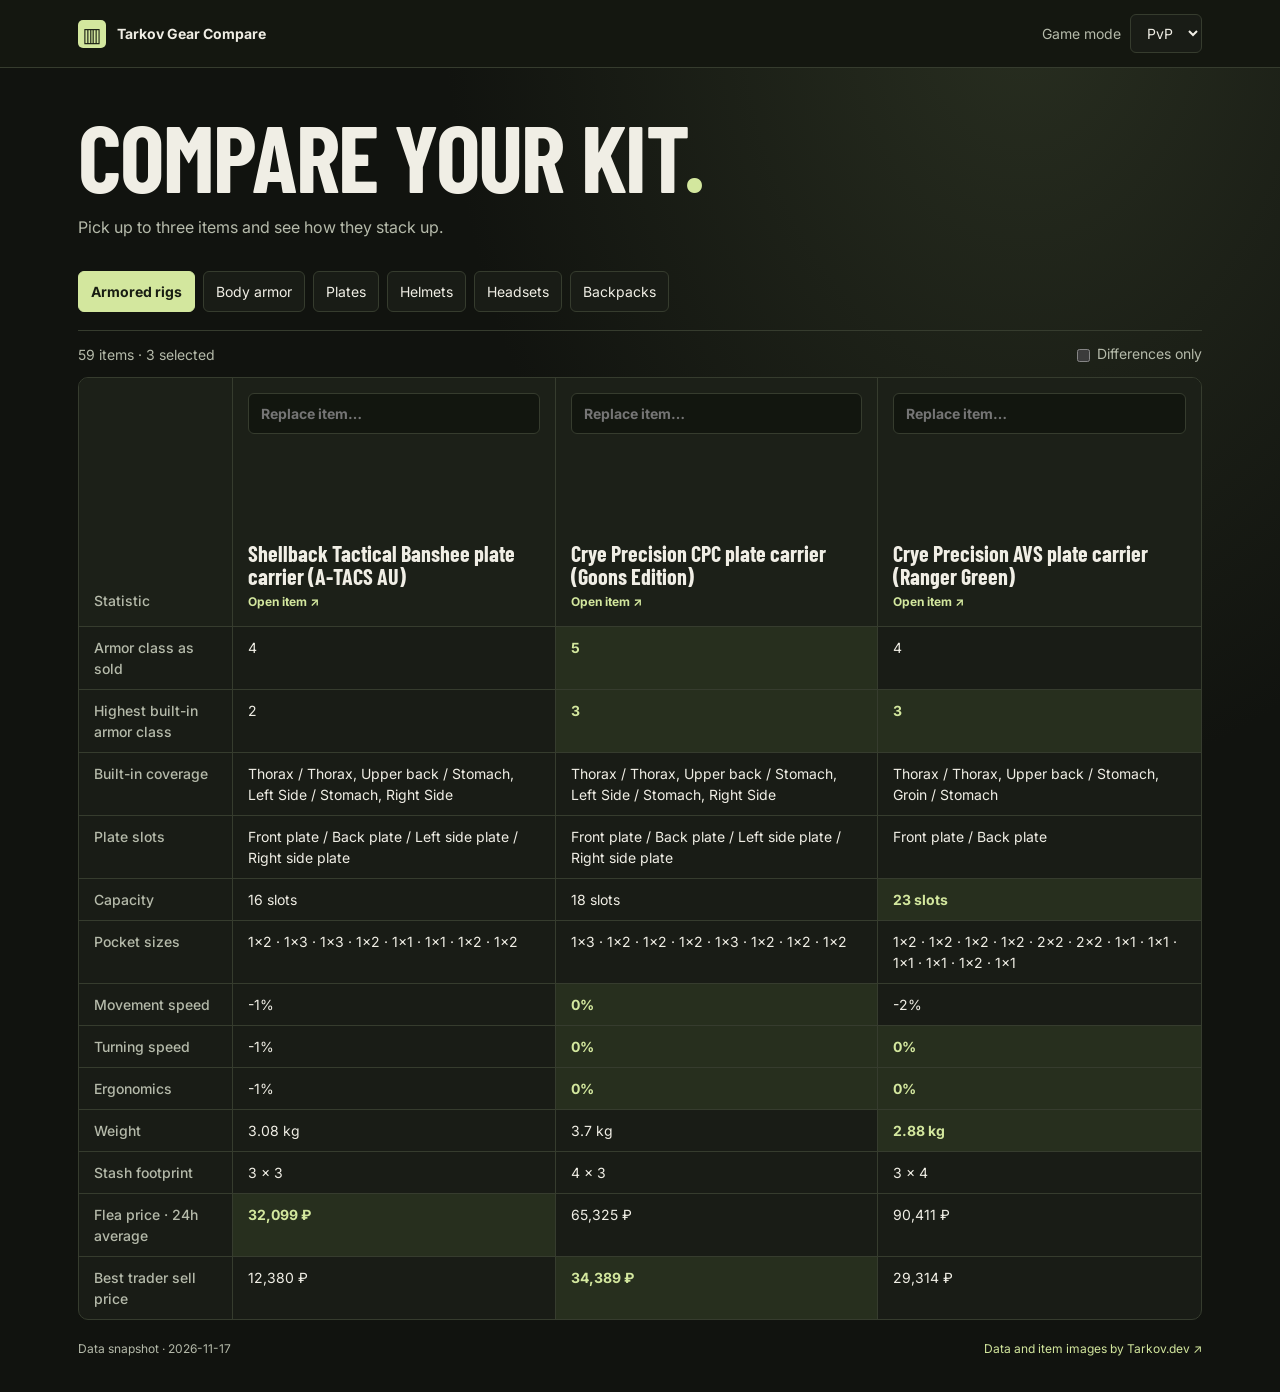
==== index.html @ 4d42e350 "Add side-by-side Tarkov gear comparator" ====
<!doctype html>
<html lang="en">
<head>
<meta charset="utf-8">
<meta name="viewport" content="width=device-width, initial-scale=1">
<meta name="description" content="Compare Escape from Tarkov rigs, armor, helmets, headsets and backpacks side by side.">
<title>Tarkov Gear Compare</title>
<link rel="stylesheet" href="style.css">
<script defer src="app.js"></script>
</head>
<body>
<header><div class="wrap top"><span class="brand"><span class="mark" aria-hidden="true">▥</span> Tarkov Gear Compare</span><label class="mode">Game mode <select id="mode"><option value="pvp">PvP</option><option value="pve">PvE</option></select></label></div></header>
<main class="wrap">
<section class="intro"><h1>Compare your kit<span>.</span></h1><p>Pick up to three items and see how they stack up.</p></section>
<section aria-label="Gear comparison">
<nav id="categories" aria-label="Gear category"></nav>
<div class="toolbar"><p id="status" role="status">Loading gear…</p><label><input type="checkbox" id="differences"> Differences only</label></div>
<div class="comparison" id="comparison" hidden tabindex="0" aria-label="Scrollable gear comparison">
<table><thead id="cards"></thead><tbody id="stats"></tbody></table>
</div>
</section>
</main>
<footer class="wrap"><span id="snapshot"></span><a href="https://tarkov.dev/api/">Data and item images by Tarkov.dev ↗</a></footer>
</body>
</html>
---- style.css ----
@import url('https://fonts.googleapis.com/css2?family=Barlow+Condensed:wght@600;700&family=Inter:wght@400;500;600;700&display=swap');
:root{color-scheme:dark;--bg:#11130f;--panel:#191c16;--line:#363c2e;--text:#f0eee5;--muted:#b5baaa;--lime:#d3e79e;--winner:#272f1e}
*{box-sizing:border-box}
body{margin:0;background:radial-gradient(ellipse at 80% 0%,#282e20 0%,transparent 40%),var(--bg);color:var(--text);font:14px/1.5 Inter,system-ui,sans-serif}
.wrap{max-width:1180px;margin:auto;padding-inline:28px}
header{border-bottom:1px solid var(--line);background:#141710}
.top,footer,.toolbar{display:flex;align-items:center;justify-content:space-between;gap:12px}
.top{min-height:67px}
.brand{font-weight:700;display:flex;align-items:center;gap:11px}
.mark{display:grid;place-items:center;color:#181d12;background:var(--lime);width:28px;height:28px;border-radius:5px;font-size:20px}
.mode{color:var(--muted);display:flex;gap:9px;align-items:center}
button,input,select{font:inherit}
button,select,input[type=search]{background:var(--panel);color:var(--text);border:1px solid var(--line);border-radius:6px;padding:9px 12px}
button,select{cursor:pointer}
:focus-visible{outline:2px solid var(--lime);outline-offset:3px}
.intro{padding:44px 0 32px}
h1,h2{font-family:'Barlow Condensed','Arial Narrow',Inter,sans-serif;margin:0}
h1{font-size:clamp(56px,9vw,94px);line-height:.93;text-transform:uppercase;letter-spacing:-.018em}
h1 span{color:var(--lime)}
.intro p{font-size:16px;color:var(--muted);margin:16px 0 0}
nav{display:flex;gap:8px;flex-wrap:wrap;border-bottom:1px solid var(--line);padding-bottom:18px}
nav button[aria-pressed=true]{color:#181d12;background:var(--lime);border-color:var(--lime);font-weight:700}
.toolbar{padding:12px 0;color:var(--muted)}
.toolbar p{margin:0}
.toolbar label{white-space:nowrap;cursor:pointer}
input[type=checkbox]{accent-color:var(--lime);vertical-align:middle}
.comparison{overflow-x:auto;border:1px solid var(--line);border-radius:10px;background:var(--panel)}
table{width:100%;min-width:730px;table-layout:fixed;border-collapse:separate;border-spacing:0;text-align:left}
th,td{border-right:1px solid var(--line);border-bottom:1px solid var(--line);padding:10px 15px;vertical-align:top;overflow-wrap:anywhere}
th:last-child,td:last-child{border-right:none}
tbody tr:last-child>*{border-bottom:none}
th:first-child{width:154px;color:var(--muted);font-weight:500}
thead th{padding:15px;background:#1c2018}
thead th:first-child{vertical-align:bottom}
td.best{background:var(--winner);color:var(--lime);font-weight:700}
.pick{position:relative}
.pick > input{width:100%;padding-right:10px;background:#12160f}
.results{position:absolute;z-index:2;top:100%;left:0;right:0;max-height:210px;overflow:auto;background:#202519;border:1px solid #586248;border-radius:6px;box-shadow:0 12px 28px #0009}
.results button{display:block;text-align:left;width:100%;font-size:12px;border:0;border-bottom:1px solid var(--line);border-radius:0}
.results button:hover,.results button:focus{background:var(--winner);color:var(--lime)}
.results p{margin:8px;font-size:12px;color:var(--muted)}
.item{min-height:177px;padding-top:8px;display:flex;flex-direction:column;align-items:flex-start;justify-content:flex-end;gap:5px}
.item img{align-self:center;width:100%;height:95px;object-fit:contain;margin:5px 0}
.item h2{font-size:22px;line-height:1.05}
.item a,footer a{color:var(--lime);text-decoration:none;font-size:12px}
.item a:hover,footer a:hover{text-decoration:underline}
.item small,.sub{color:var(--muted);font-size:12px}
footer{color:var(--muted);font-size:12px;padding-block:20px 34px}
@media(max-width:600px){.wrap{padding-inline:14px}.intro{padding-top:32px}th:first-child{width:110px}table{min-width:670px}.toolbar{font-size:12px} footer{align-items:flex-start;flex-direction:column}}
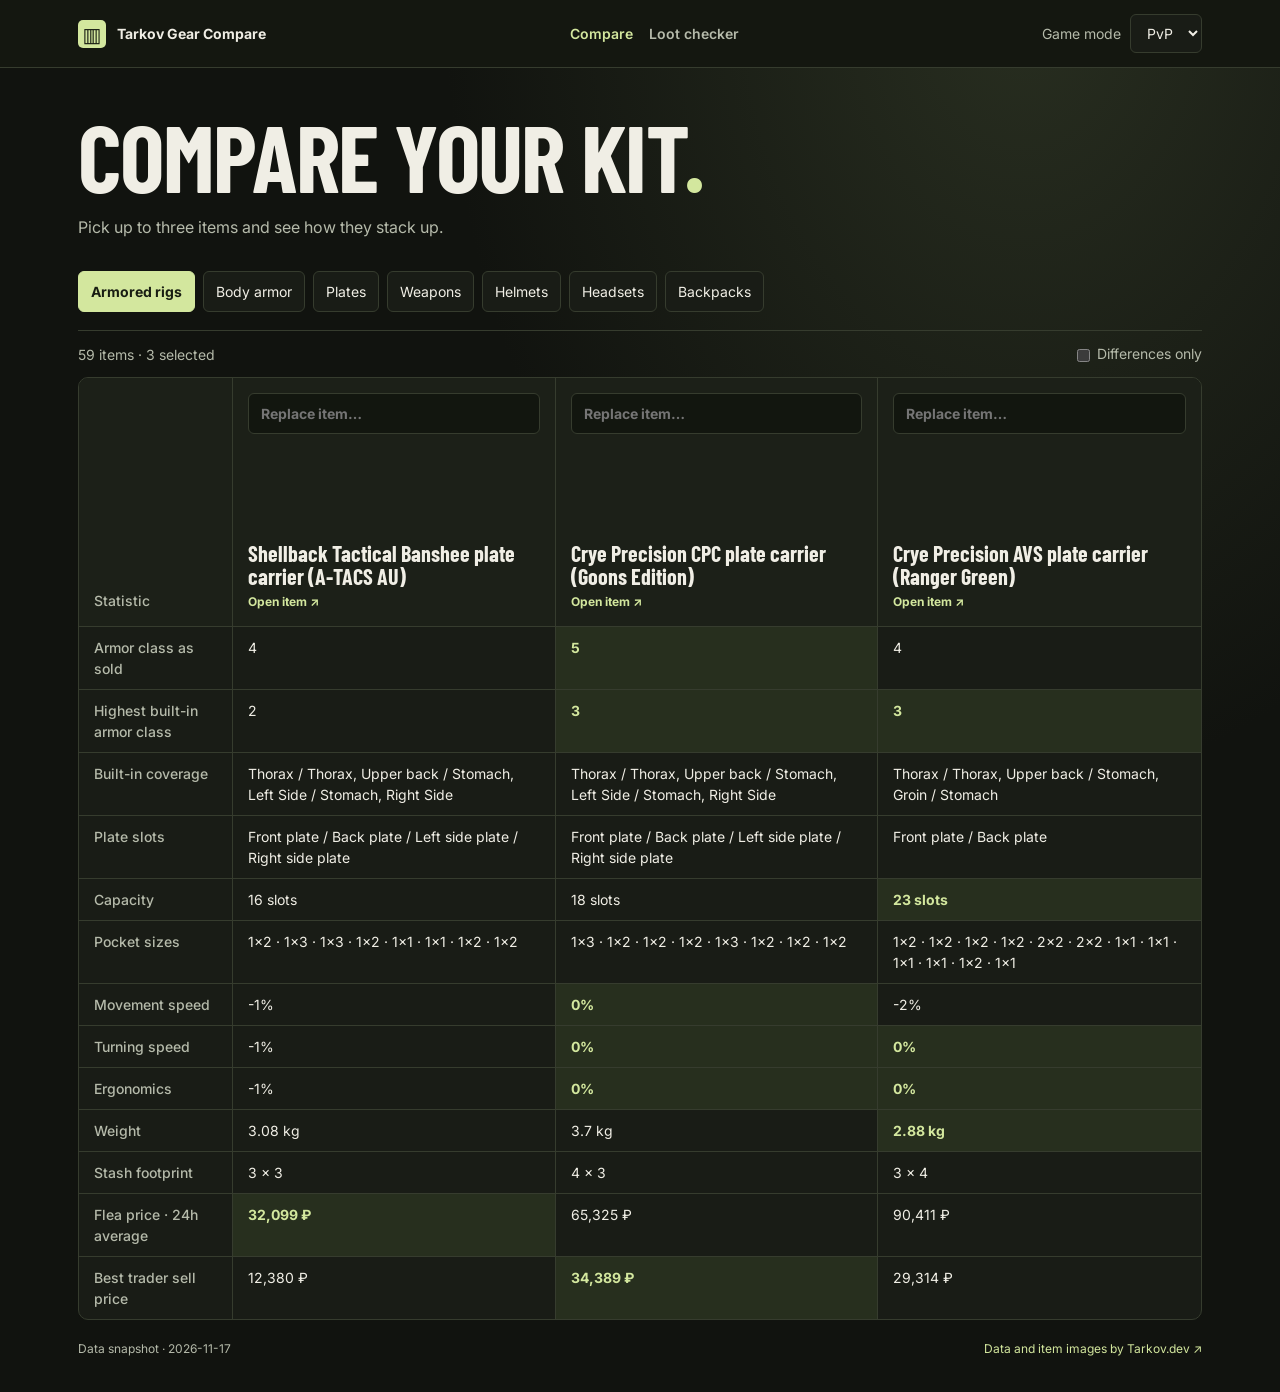
==== commit 2c39f1ac: "Add weapon comparison and loot requirements checker" ====
--- a/index.html
+++ b/index.html
@@ -6,10 +6,11 @@
 <meta name="description" content="Compare Escape from Tarkov rigs, armor, helmets, headsets and backpacks side by side.">
 <title>Tarkov Gear Compare</title>
 <link rel="stylesheet" href="style.css">
+<script defer src="data.js"></script>
 <script defer src="app.js"></script>
 </head>
 <body>
-<header><div class="wrap top"><span class="brand"><span class="mark" aria-hidden="true">▥</span> Tarkov Gear Compare</span><label class="mode">Game mode <select id="mode"><option value="pvp">PvP</option><option value="pve">PvE</option></select></label></div></header>
+<header><div class="wrap top"><span class="brand"><span class="mark" aria-hidden="true">▥</span> Tarkov Gear Compare</span><div class="view-links"><a href="./" aria-current="page">Compare</a><a id="loot-link" href="loot.html">Loot checker</a></div><label class="mode">Game mode <select id="mode"><option value="pvp">PvP</option><option value="pve">PvE</option></select></label></div></header>
 <main class="wrap">
 <section class="intro"><h1>Compare your kit<span>.</span></h1><p>Pick up to three items and see how they stack up.</p></section>
 <section aria-label="Gear comparison">
--- a/style.css
+++ b/style.css
@@ -47,3 +47,45 @@
 .item small,.sub{color:var(--muted);font-size:12px}
 footer{color:var(--muted);font-size:12px;padding-block:20px 34px}
 @media(max-width:600px){.wrap{padding-inline:14px}.intro{padding-top:32px}th:first-child{width:110px}table{min-width:670px}.toolbar{font-size:12px} footer{align-items:flex-start;flex-direction:column}}
+
+.view-links{display:flex;gap:16px;align-items:center}
+.view-links a{color:var(--muted);text-decoration:none;font-weight:600;white-space:nowrap}
+.view-links a[aria-current=page],.view-links a:hover{color:var(--lime)}
+.loot-controls{display:flex;gap:12px;flex-wrap:wrap;align-items:end}
+.loot-controls label{display:grid;gap:5px;color:var(--muted)}
+.loot-controls label:first-child{flex:1;min-width:min(280px,100%)}
+.loot-controls input{width:100%;min-height:42px}
+#loot-results{display:grid;gap:10px}
+.loot-item{background:var(--panel);border:1px solid var(--line);border-radius:8px}
+.loot-item summary{cursor:pointer;list-style:none;display:grid;grid-template-columns:52px minmax(0,1fr) auto 14px;align-items:center;gap:12px;padding:13px 16px}
+.loot-item summary::-webkit-details-marker{display:none}
+.loot-item summary::after{content:"+";color:var(--lime);font-weight:700}
+.loot-item[open] summary::after{content:"−"}
+.loot-item[open] summary{border-bottom:1px solid var(--line)}
+.loot-icon{width:52px;height:44px;object-fit:contain}
+.loot-title{display:block;font-size:16px;font-weight:700}
+.loot-meta{display:flex;gap:5px 9px;align-items:center;flex-wrap:wrap;margin-top:4px}
+.badge{display:inline-block;padding:2px 7px;border-radius:4px;background:#313729;color:var(--text);font-size:12px}
+.badge.keep{background:#343e25;color:var(--lime)}
+.badge.fir{background:#4b3823;color:#ffe0ae}
+.loot-price{text-align:right;white-space:nowrap}
+.loot-price strong{display:block}
+.loot-details{padding:12px 16px 16px}
+.loot-details a{color:var(--lime)}
+.loot-detail-prices{display:flex;flex-wrap:wrap;gap:8px 22px;margin-bottom:8px;font-size:13px}
+.need{display:grid;grid-template-columns:minmax(0,1fr) auto;gap:8px;padding:9px 0;border-bottom:1px solid var(--line)}
+.need:last-child{border-bottom:0}
+.need p{margin:0}
+.need label{white-space:nowrap;font-size:12px;align-self:center}
+.need.done .need-name{opacity:.65}
+#more{margin-top:14px}
+.loot-note{margin:14px 0 0}
+@media(max-width:620px){
+  .top{flex-wrap:wrap;gap:10px;padding-block:9px}
+  .brand{flex:1 0 100%}
+  .loot-item summary{grid-template-columns:42px minmax(0,1fr) auto 10px;gap:8px;padding-inline:10px}
+  .loot-icon{width:42px}
+  .loot-price strong{font-size:12px}
+  .loot-title{font-size:14px}
+  .need{grid-template-columns:1fr}
+}
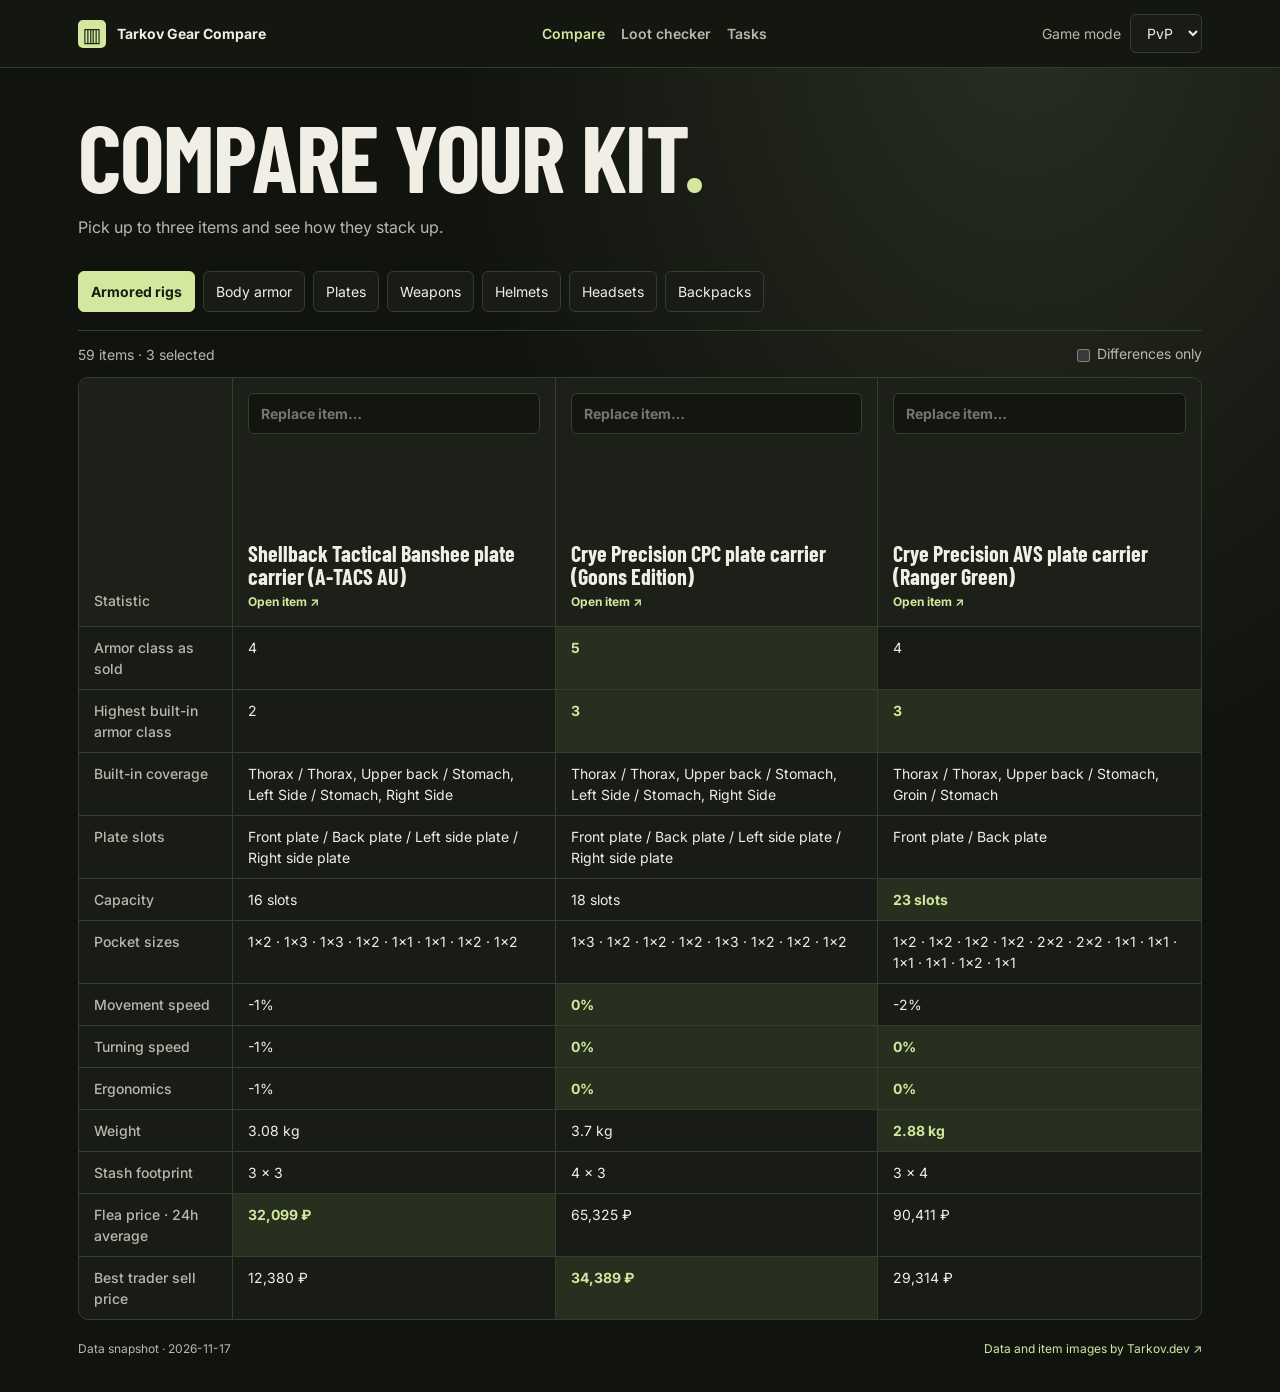
==== commit 890dfcf0: "Add task checklist and show both loot prices" ====
--- a/index.html
+++ b/index.html
@@ -10,7 +10,7 @@
 <script defer src="app.js"></script>
 </head>
 <body>
-<header><div class="wrap top"><span class="brand"><span class="mark" aria-hidden="true">▥</span> Tarkov Gear Compare</span><div class="view-links"><a href="./" aria-current="page">Compare</a><a id="loot-link" href="loot.html">Loot checker</a></div><label class="mode">Game mode <select id="mode"><option value="pvp">PvP</option><option value="pve">PvE</option></select></label></div></header>
+<header><div class="wrap top"><span class="brand"><span class="mark" aria-hidden="true">▥</span> Tarkov Gear Compare</span><div class="view-links"><a href="./" aria-current="page">Compare</a><a id="loot-link" href="loot.html">Loot checker</a><a id="tasks-link" href="tasks.html">Tasks</a></div><label class="mode">Game mode <select id="mode"><option value="pvp">PvP</option><option value="pve">PvE</option></select></label></div></header>
 <main class="wrap">
 <section class="intro"><h1>Compare your kit<span>.</span></h1><p>Pick up to three items and see how they stack up.</p></section>
 <section aria-label="Gear comparison">
--- a/style.css
+++ b/style.css
@@ -89,3 +89,18 @@
   .loot-title{font-size:14px}
   .need{grid-template-columns:1fr}
 }
+.loot-price{display:grid;gap:2px}
+.loot-price-line{display:flex;justify-content:space-between;gap:12px}
+.loot-price-line strong{font-size:13px}
+#task-list{padding:0;margin:0;list-style:none;display:grid;gap:6px}
+.task-row{display:grid;grid-template-columns:auto minmax(0,1fr) auto;gap:12px;align-items:start;background:var(--panel);border:1px solid var(--line);border-radius:7px;padding:11px 14px}
+.task-row > input{margin:4px 0 0;width:17px;height:17px}
+.task-name{font-weight:700;cursor:pointer}
+.task-row.done .task-name{color:var(--muted);text-decoration:line-through}
+.task-row p{margin:2px 0 0}
+.task-wiki{font-size:12px;color:var(--lime);white-space:nowrap}
+@media(max-width:620px){
+  .view-links{gap:11px;flex-wrap:wrap}
+  .loot-price-line{gap:5px}
+  .loot-price-line .sub,.loot-price-line strong{font-size:11px}
+}
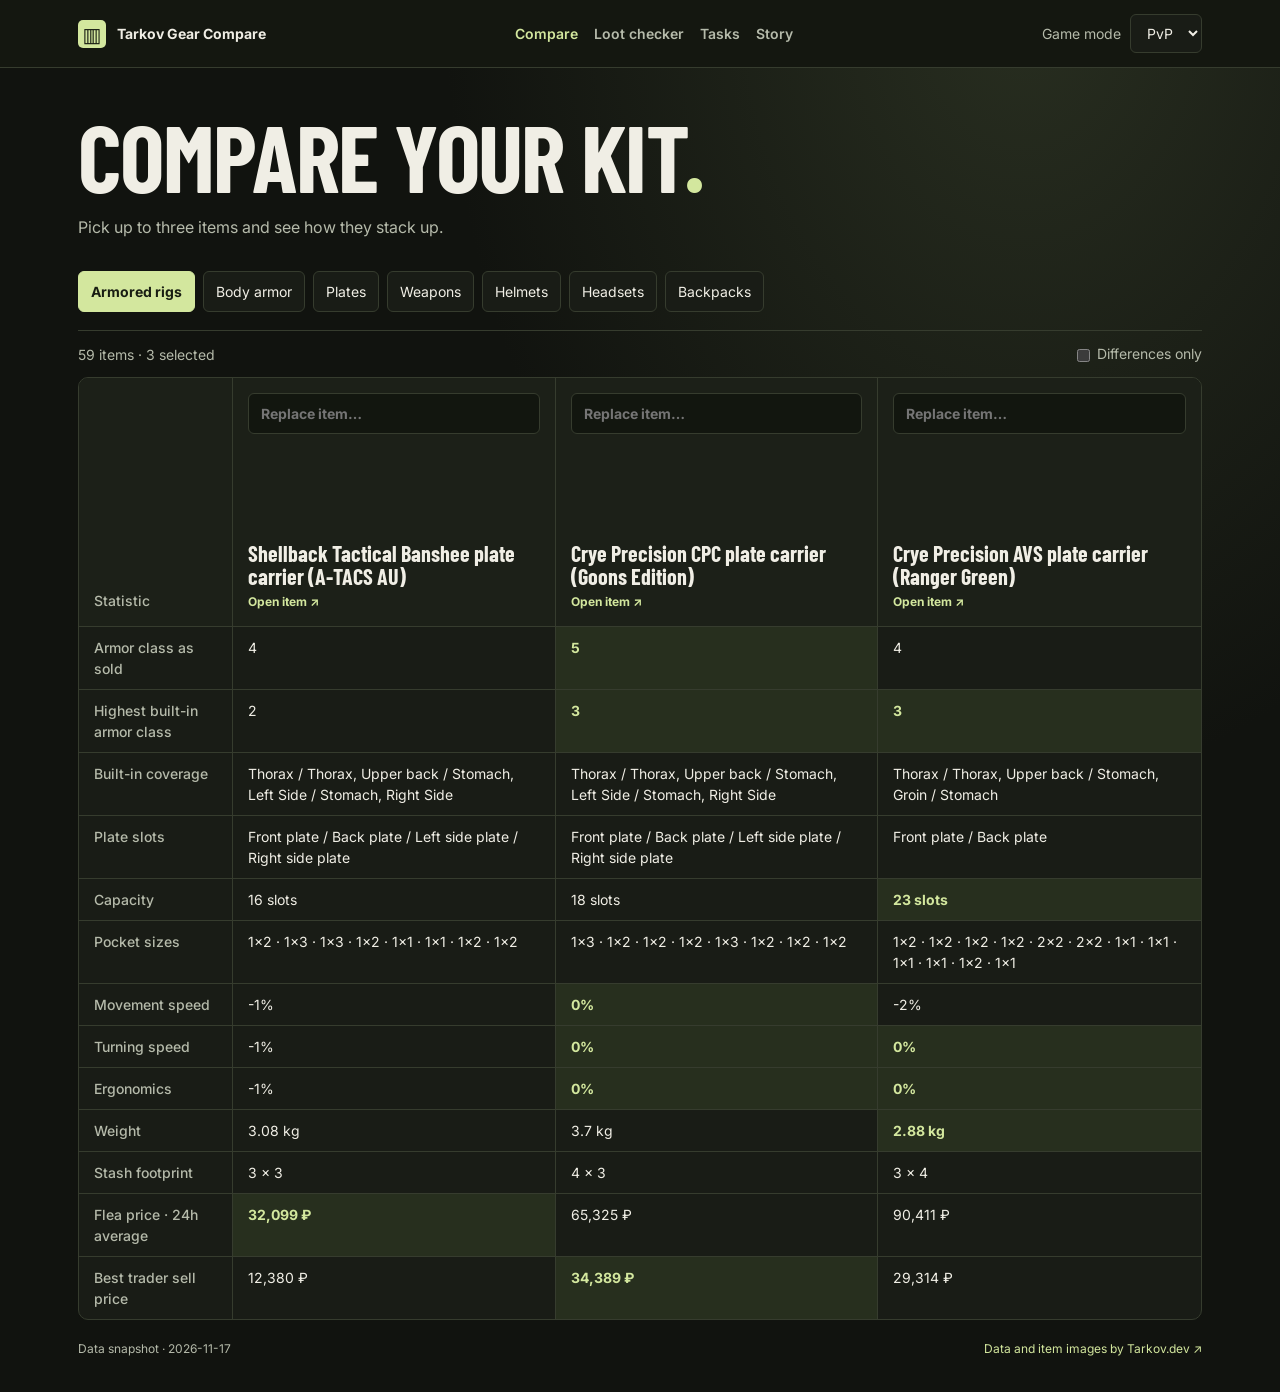
==== commit 3a42c5b1: "Separate story chapters and account for trader loyalty gates" ====
--- a/index.html
+++ b/index.html
@@ -7,10 +7,10 @@
 <title>Tarkov Gear Compare</title>
 <link rel="stylesheet" href="style.css">
 <script defer src="data.js"></script>
-<script defer src="app.js"></script>
+<script defer src="app.js?v=3"></script>
 </head>
 <body>
-<header><div class="wrap top"><span class="brand"><span class="mark" aria-hidden="true">▥</span> Tarkov Gear Compare</span><div class="view-links"><a href="./" aria-current="page">Compare</a><a id="loot-link" href="loot.html">Loot checker</a><a id="tasks-link" href="tasks.html">Tasks</a></div><label class="mode">Game mode <select id="mode"><option value="pvp">PvP</option><option value="pve">PvE</option></select></label></div></header>
+<header><div class="wrap top"><span class="brand"><span class="mark" aria-hidden="true">▥</span> Tarkov Gear Compare</span><div class="view-links"><a href="./" aria-current="page">Compare</a><a id="loot-link" href="loot.html">Loot checker</a><a id="tasks-link" href="tasks.html">Tasks</a><a id="story-link" href="story.html?mode=pve">Story</a></div><label class="mode">Game mode <select id="mode"><option value="pvp">PvP</option><option value="pve">PvE</option></select></label></div></header>
 <main class="wrap">
 <section class="intro"><h1>Compare your kit<span>.</span></h1><p>Pick up to three items and see how they stack up.</p></section>
 <section aria-label="Gear comparison">
--- a/style.css
+++ b/style.css
@@ -92,15 +92,11 @@
 .loot-price{display:grid;gap:2px}
 .loot-price-line{display:flex;justify-content:space-between;gap:12px}
 .loot-price-line strong{font-size:13px}
-#task-list{padding:0;margin:0;list-style:none;display:grid;gap:6px}
-.task-row{display:grid;grid-template-columns:auto minmax(0,1fr) auto;gap:12px;align-items:start;background:var(--panel);border:1px solid var(--line);border-radius:7px;padding:11px 14px}
-.task-row > input{margin:4px 0 0;width:17px;height:17px}
-.task-name{font-weight:700;cursor:pointer}
-.task-row.done .task-name{color:var(--muted);text-decoration:line-through}
-.task-row p{margin:2px 0 0}
-.task-wiki{font-size:12px;color:var(--lime);white-space:nowrap}
 @media(max-width:620px){
   .view-links{gap:11px;flex-wrap:wrap}
   .loot-price-line{gap:5px}
   .loot-price-line .sub,.loot-price-line strong{font-size:11px}
 }
+.story-badge { background: #302d46; color: #e5d9ff; }
+.loot-story { margin-top: 14px; border-top: 1px solid var(--line); }
+.loot-story h3 { margin: 9px 0 3px; font-size: 14px; }
